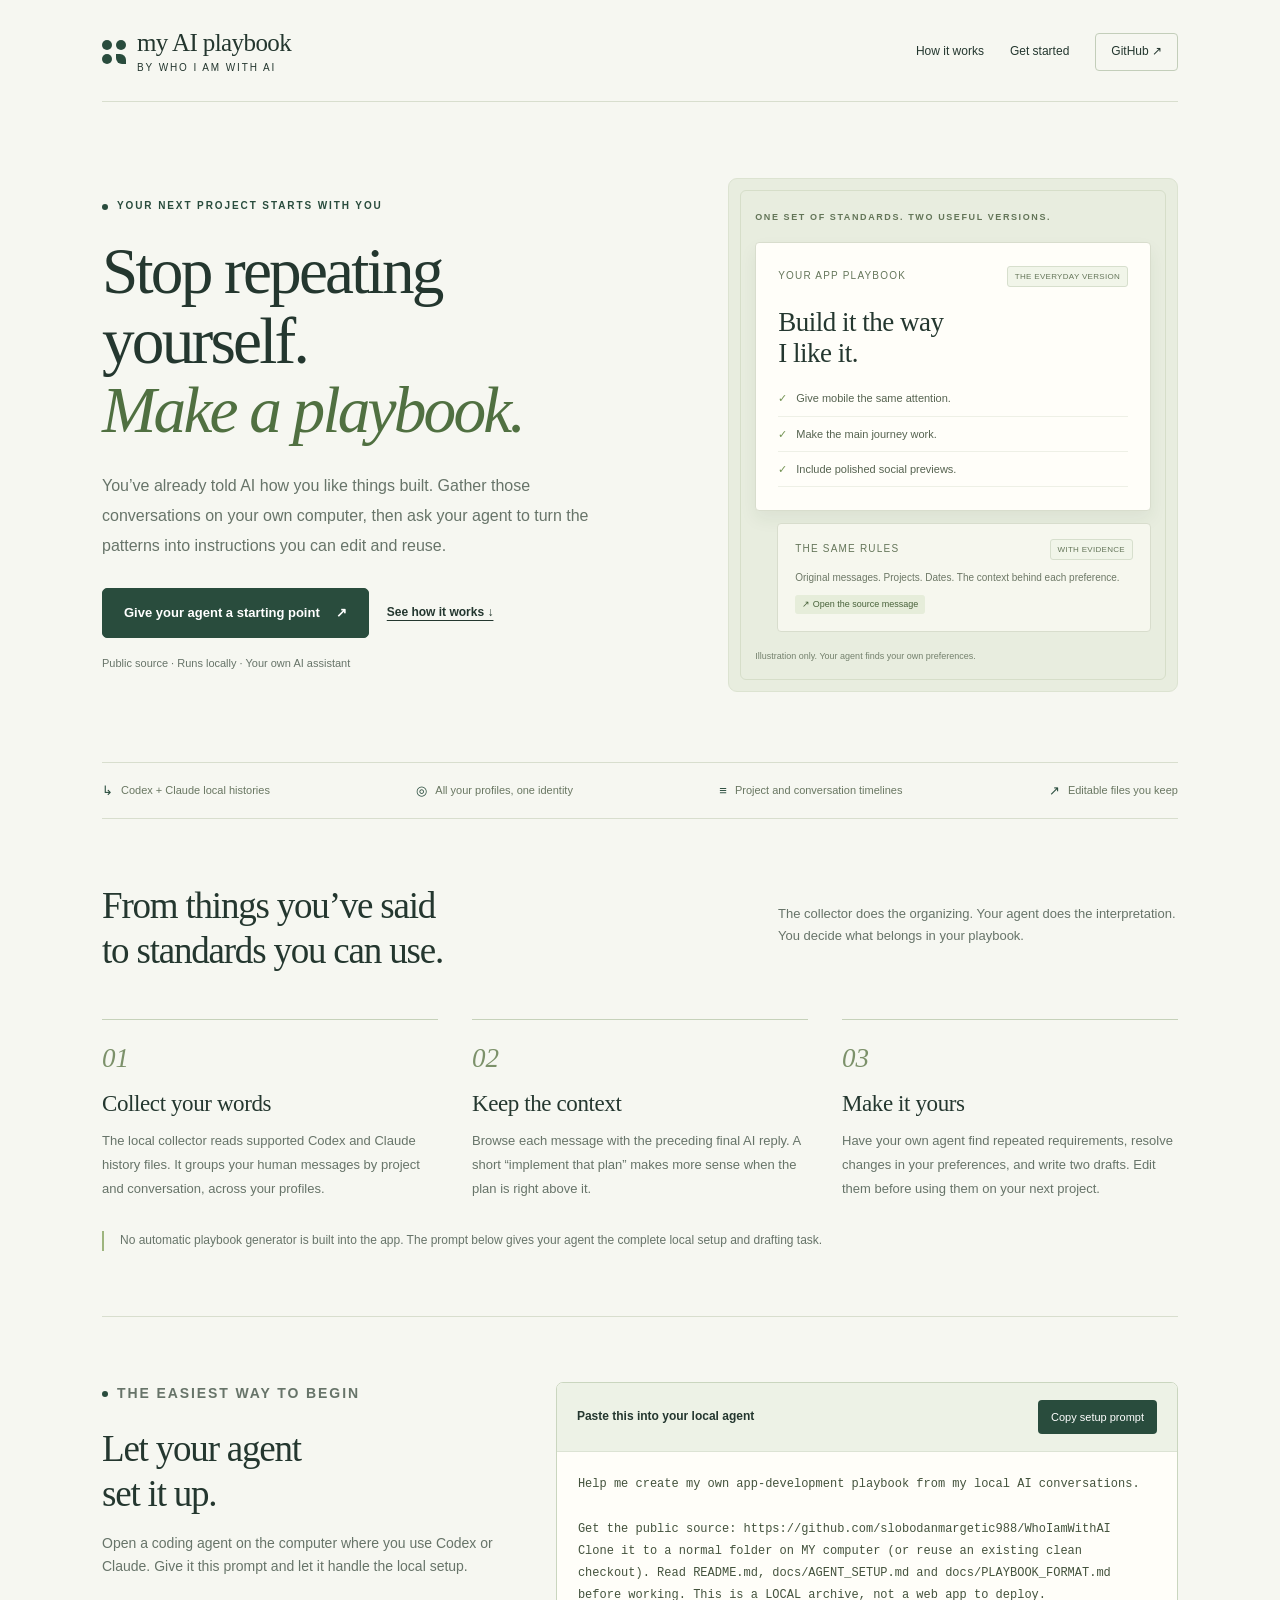
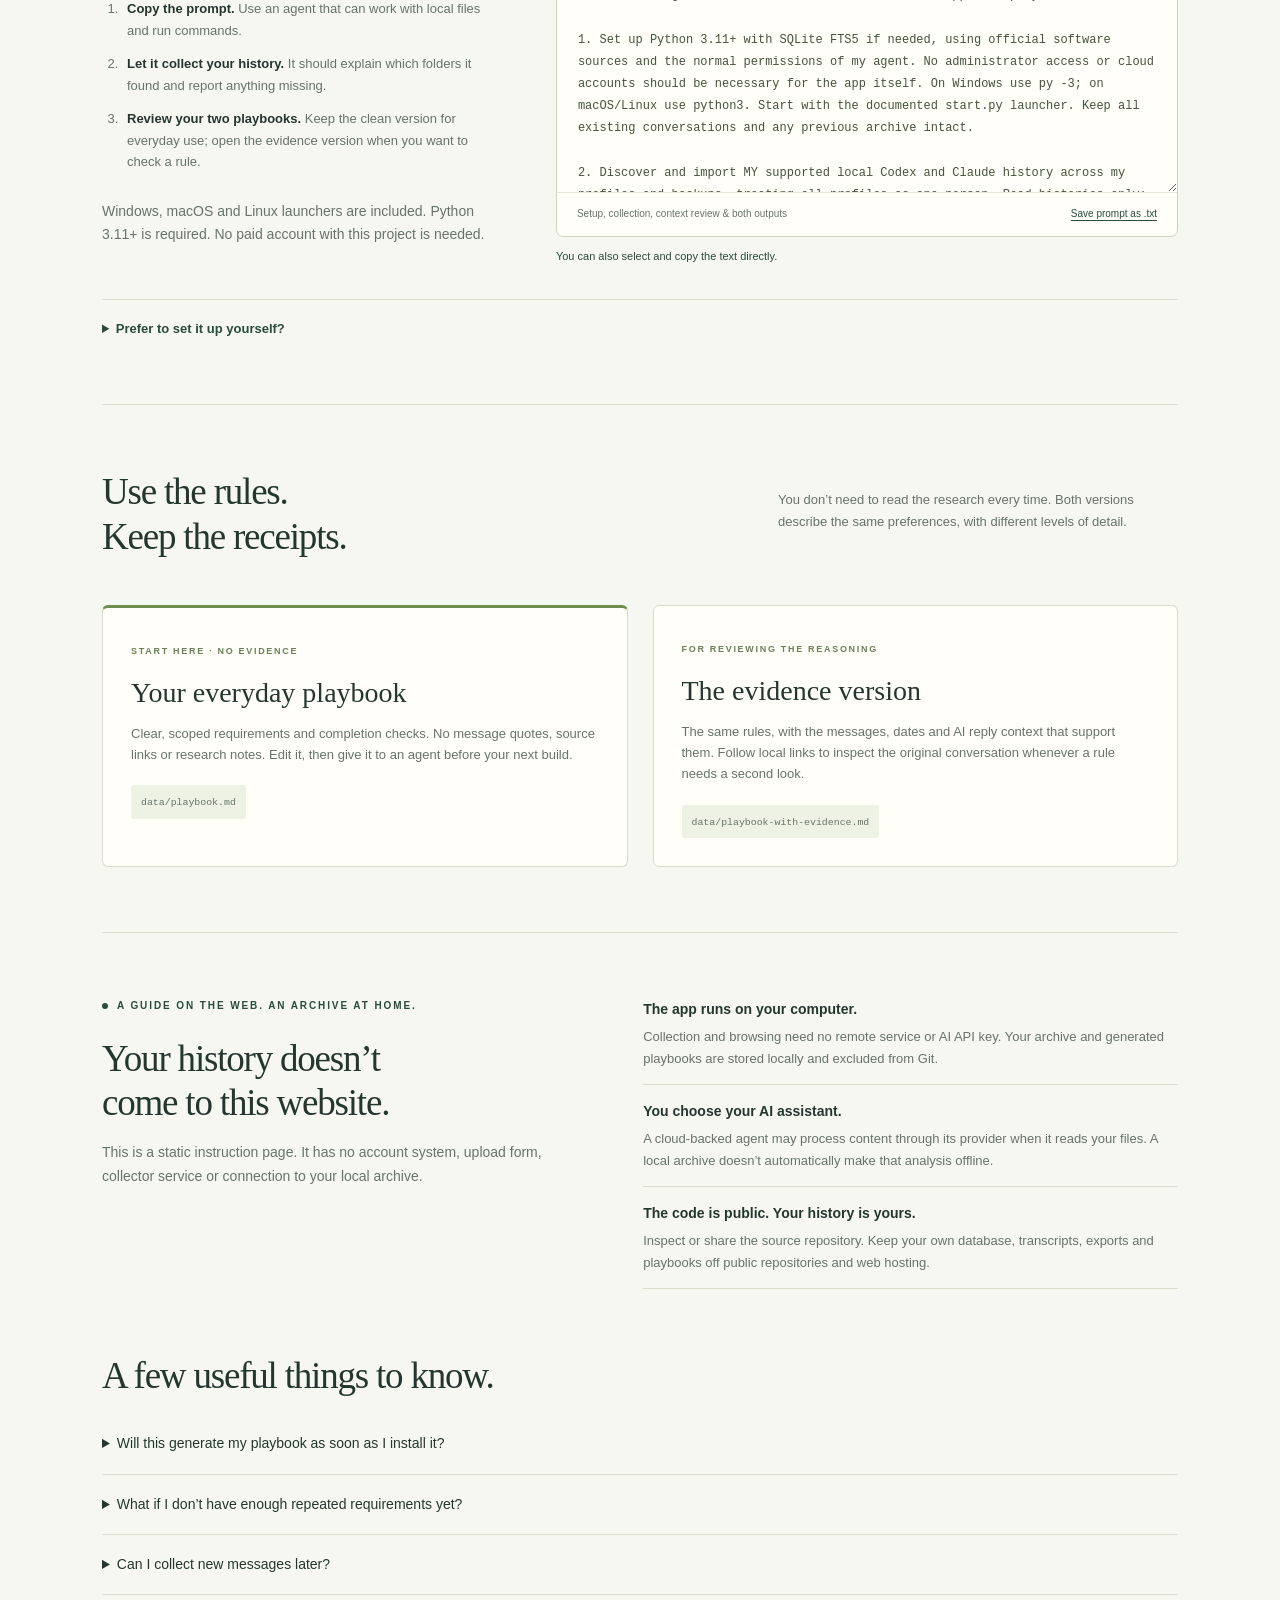
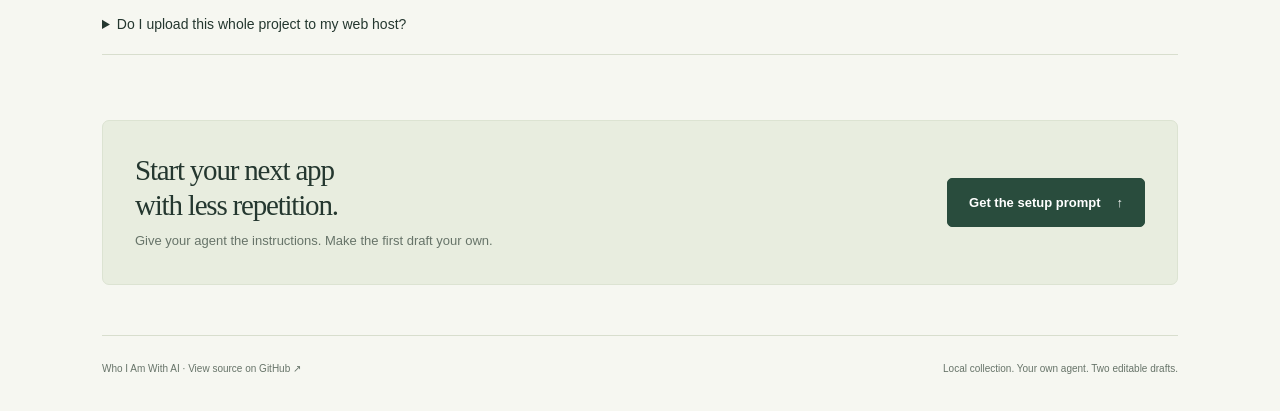
==== index.html @ 4785d523 "Add static setup guide, portable launchers and paired playbook exports" ====
<!doctype html>
<html lang="en">
<head>
  <meta charset="utf-8">
  <meta name="viewport" content="width=device-width, initial-scale=1">
  <meta name="theme-color" content="#f6f7f1">
  <title>My AI Playbook — Turn your conversations into your standards</title>
  <meta name="description" content="Collect your own Codex and Claude messages locally. Ask your AI to turn repeated requirements into two editable playbooks: a clean version and a version with evidence.">
  <link rel="canonical" href="https://myaiplaybook.weeyuga.com/">
  <meta property="og:title" content="My AI Playbook — Your conversations. Your standards.">
  <meta property="og:description" content="A free tool with public source to collect local AI conversations and give your agent a starting point for your next app. Your archive runs on your computer.">
  <meta property="og:type" content="website">
  <meta property="og:url" content="https://myaiplaybook.weeyuga.com/">
  <meta property="og:image" content="https://raw.githubusercontent.com/slobodanmargetic988/WhoIamWithAI/main/web/share.png">
  <meta property="og:image:width" content="1200">
  <meta property="og:image:height" content="630">
  <meta property="og:image:alt" content="Who I Am With AI: Your words, across every project. Projects and conversations connected in a personal AI archive.">
  <meta name="twitter:card" content="summary_large_image">
  <meta name="twitter:title" content="My AI Playbook — Your conversations. Your standards.">
  <meta name="twitter:description" content="Collect your own messages locally, then ask your AI for a clean playbook and an evidence-linked version. Public source. No hosted archive.">
  <meta name="twitter:image" content="https://raw.githubusercontent.com/slobodanmargetic988/WhoIamWithAI/main/web/share.png">
  <meta name="twitter:image:alt" content="Who I Am With AI: Your words, across every project. Projects and conversations connected in a personal AI archive.">
  <link rel="icon" href="data:image/svg+xml,%3Csvg xmlns='http://www.w3.org/2000/svg' viewBox='0 0 64 64'%3E%3Crect width='64' height='64' rx='16' fill='%23223f36'/%3E%3Cg fill='%23e6ebd9'%3E%3Ccircle cx='23' cy='23' r='8'/%3E%3Ccircle cx='43' cy='23' r='8'/%3E%3Ccircle cx='23' cy='43' r='8'/%3E%3Cpath d='M35 35h8a8 8 0 0 1 8 8v8h-8a8 8 0 0 1-8-8z'/%3E%3C/g%3E%3C/svg%3E">
  <style>
    :root{--paper:#f6f7f1;--ink:#24372f;--green:#294c3d;--muted:#677469;--line:#d8dece;--wash:#e8eddf;--lime:#d9e898;--white:#fff;--serif:Georgia,'Times New Roman',serif;--sans:-apple-system,BlinkMacSystemFont,'Segoe UI',sans-serif}
    *{box-sizing:border-box}html{scroll-behavior:smooth;scroll-padding-top:28px}body{margin:0;background:var(--paper);color:var(--ink);font:16px/1.65 var(--sans)}a{color:inherit;text-underline-offset:4px}button,textarea{font:inherit}button,a{-webkit-tap-highlight-color:transparent}button{cursor:pointer}button:focus-visible,a:focus-visible,textarea:focus-visible,summary:focus-visible{outline:3px solid #7c9863;outline-offset:5px}::selection{background:var(--lime);color:var(--ink)}.wrap{max-width:1160px;padding:0 42px;margin:auto}.skip{position:absolute;left:18px;top:-100px;background:var(--green);color:white;padding:12px 20px;z-index:9}.skip:focus{top:10px}header{display:flex;align-items:center;justify-content:space-between;gap:24px;padding-top:30px;padding-bottom:28px;border-bottom:1px solid var(--line)}.brand{display:flex;align-items:center;gap:11px;text-decoration:none;font-family:var(--serif);font-size:25px;line-height:1.05;letter-spacing:-.6px}.brand small{font:10px var(--sans);letter-spacing:1.9px;display:block;margin-top:6px}.mark{display:grid;grid-template-columns:10px 10px;gap:4px}.mark i{width:10px;height:10px;border-radius:50%;background:var(--green)}.mark i:last-child{border-radius:0 6px 0 6px}nav{display:flex;gap:26px;align-items:center;font-size:12px}nav a{text-decoration:none}nav a:hover{text-decoration:underline}.nav-github{border:1px solid #c3ceba;padding:8px 15px;border-radius:4px}.hero{display:grid;grid-template-columns:1.25fr 1fr;align-items:center;gap:64px;padding:76px 0 70px}.eyebrow{font-size:10px;font-weight:650;letter-spacing:1.9px;text-transform:uppercase;color:var(--green);margin:0 0 22px;display:flex;align-items:center;gap:9px}.eyebrow:before{content:'';height:6px;width:6px;background:var(--green);border-radius:50%}h1{font-family:var(--serif);font-weight:400;line-height:1.07;letter-spacing:-2.8px;font-size:clamp(43px,5.1vw,66px);margin:0 0 25px}h1 em{color:#507041;font-weight:400}p{margin:0 0 20px}.lead{font-size:16px;line-height:1.85;color:var(--muted);max-width:510px}.buttons{display:flex;gap:18px;align-items:center;flex-wrap:wrap;margin-top:28px}.primary{display:inline-flex;align-items:center;justify-content:center;gap:16px;padding:13px 21px;background:var(--green);color:white;border:1px solid var(--green);border-radius:5px;text-decoration:none;font-size:13px;font-weight:600}.primary:hover{background:#1e3c30}.text-link{font-size:12px;font-weight:600}.small-note{font-size:11px;color:var(--muted);margin:16px 0 0}.illustration{background:var(--wash);border-radius:9px;padding:31px 26px 27px;position:relative;min-width:0;border:1px solid #dce3d1}.illustration:before{content:'';position:absolute;inset:11px;border:1px solid #d6dec9;border-radius:6px;pointer-events:none}.illustration>*{position:relative}.mini-label{font-size:9px;letter-spacing:1.6px;font-weight:650;color:#637558;text-transform:uppercase;margin:0 0 17px}.paper{background:#fffef9;border:1px solid #d8ddcd;border-radius:4px;box-shadow:0 8px 17px #203f2410;padding:23px 22px}.paper-title{display:flex;gap:12px;justify-content:space-between;align-items:center;font-size:10px;text-transform:uppercase;letter-spacing:1.2px;color:#65765a}.file-tag{font-size:8px;border:1px solid #d7dfcd;background:#f1f5e9;white-space:nowrap;padding:3px 7px;border-radius:3px;text-transform:none;letter-spacing:.3px}.paper h3{font-family:var(--serif);font-size:27px;line-height:1.15;font-weight:400;margin:20px 0 12px;letter-spacing:-.5px}.paper ul{font-size:11px;color:#566350;list-style:none;padding:0;margin:0}.paper li{padding:8px 0;border-bottom:1px solid #eef0e6}.paper li:before{content:'✓';color:#739354;margin-right:9px}.evidence-paper{margin:12px 0 0 22px;background:#f6f7ee;box-shadow:none;padding:15px 17px}.evidence-paper p{font-size:10px;color:#6d7866;margin:10px 0 0}.citation-pill{display:inline-block;background:#e6edda;color:#48623a;border-radius:3px;padding:2px 7px;font-size:9px;margin-top:9px}.illustration-caption{font-size:9px;color:#74816d;margin:17px 0 0}.trust{border-top:1px solid var(--line);border-bottom:1px solid var(--line);display:flex;justify-content:space-between;gap:15px;padding:17px 0;color:#697762;font-size:11px}.trust span{display:flex;gap:8px;align-items:center}.trust b{color:var(--green);font-size:13px;font-weight:500}section{padding:65px 0}.section-heading{display:flex;justify-content:space-between;gap:50px;align-items:baseline;margin-bottom:30px}h2{font:400 37px/1.2 var(--serif);letter-spacing:-1.2px;margin:0 0 16px}.section-heading p{max-width:400px;font-size:13px;color:var(--muted);margin:0}.steps{display:grid;grid-template-columns:repeat(3,1fr);gap:34px}.step{border-top:1px solid #c6d2ba;padding-top:23px}.number{font:italic 27px var(--serif);color:#7c916a}.step h3{font:400 23px var(--serif);letter-spacing:-.4px;margin:16px 0 12px}.step p{font-size:13px;line-height:1.85;color:var(--muted);margin:0}.flow-note{font-size:12px;color:var(--muted);border-left:2px solid #9eb57e;padding-left:16px;margin:30px 0 0}.start-section{border-top:1px solid var(--line)}.start-layout{display:grid;grid-template-columns:.9fr 1.4fr;gap:54px;align-items:start}.start-copy p{font-size:14px;color:var(--muted)}.start-copy ol{padding-left:20px;font-size:13px;color:var(--muted)}.start-copy li{padding:0 0 12px 5px}.start-copy li strong{color:var(--ink);font-weight:600}.prompt-box{background:#fffef9;border:1px solid #cad6bf;border-radius:7px;overflow:hidden}.prompt-head{display:flex;justify-content:space-between;gap:14px;align-items:center;padding:17px 20px;border-bottom:1px solid #dce3d4;background:#edf2e6}.prompt-head strong{font-size:12px;font-weight:600}.copy-button{background:var(--green);color:white;padding:8px 13px;border:0;border-radius:4px;font-size:11px;white-space:nowrap;min-width:119px}.copy-button:hover{background:#1e3c30}.prompt-box textarea{display:block;resize:vertical;min-height:340px;width:100%;border:0;background:transparent;padding:21px;font:12px/1.85 ui-monospace,SFMono-Regular,Consolas,monospace;color:#44533d;overflow-wrap:anywhere;white-space:pre-wrap}.prompt-box textarea:focus-visible{outline-offset:-4px}.prompt-foot{padding:13px 20px;border-top:1px solid #e5e9db;display:flex;justify-content:space-between;gap:14px;align-items:center;font-size:10px;color:var(--muted)}.plain-button{padding:0;border:0;background:none;text-decoration:underline;text-underline-offset:3px;color:var(--green);font-size:10px}.status{min-height:20px;font-size:11px;color:var(--green);margin:10px 0 0}.manual{margin-top:32px;border-top:1px solid var(--line);padding-top:18px}.manual>summary{cursor:pointer;font-size:13px;color:var(--green);font-weight:600}.manual-content{padding-top:23px}.manual p{font-size:13px;color:var(--muted)}.platforms{display:grid;grid-template-columns:1fr 1fr;gap:24px;margin:22px 0}.platform{border:1px solid var(--line);border-radius:5px;padding:18px;min-width:0;background:#fffef966}.platform h3{font-size:13px;margin:0 0 14px;font-weight:600}pre{background:#edf1e5;border:1px solid #dbe2d0;padding:15px;border-radius:4px;overflow:auto;font-size:11px;line-height:1.8;margin:0 0 15px}code{font-family:ui-monospace,SFMono-Regular,Consolas,monospace;font-size:.9em;overflow-wrap:anywhere}a code{color:var(--green)}.platform p{font-size:11px;margin-bottom:0}.two-versions{border-top:1px solid var(--line)}.versions{display:grid;grid-template-columns:1fr 1fr;gap:25px}.version{padding:28px;background:#fffef9;border:1px solid #d5deca;border-radius:6px}.version.main-version{border-top:3px solid #6e8e50}.version .label{font-size:9px;text-transform:uppercase;letter-spacing:1.7px;font-weight:650;color:#6b805a}.version h3{font:400 28px var(--serif);margin:14px 0}.version p{color:var(--muted);font-size:13px}.version .filename{font-size:11px;background:#eef2e5;padding:7px 10px;border-radius:3px;display:inline-block;margin:0}.privacy{display:grid;grid-template-columns:1fr 1.1fr;gap:55px;border-top:1px solid var(--line)}.privacy ul{list-style:none;padding:0;margin:0}.privacy li{padding:15px 0;border-bottom:1px solid var(--line);font-size:13px;color:var(--muted)}.privacy li:first-child{padding-top:0}.privacy strong{display:block;color:var(--ink);font-size:14px;font-weight:600;margin-bottom:5px}.privacy-intro{color:var(--muted);font-size:14px}.faq{padding-top:0}.faq details{border-bottom:1px solid var(--line);padding:18px 0}.faq summary{cursor:pointer;font-size:14px;color:var(--ink)}.faq details p{font-size:13px;color:var(--muted);max-width:780px;margin:15px 0 0}.closing{background:var(--wash);border:1px solid #dce3d2;border-radius:7px;padding:32px;display:flex;gap:30px;justify-content:space-between;align-items:center;margin-bottom:50px}.closing h2{font-size:29px;margin-bottom:8px}.closing p{font-size:13px;color:var(--muted);margin:0}.closing .primary{white-space:nowrap}footer{display:flex;justify-content:space-between;gap:20px;border-top:1px solid var(--line);padding:25px 0 35px;font-size:10px;color:var(--muted)}footer a{text-decoration:none}footer a:hover{text-decoration:underline}.sr-only{position:absolute;width:1px;height:1px;overflow:hidden;clip:rect(0,0,0,0);white-space:nowrap}
    @media(min-width:1500px){.hero{padding-top:92px;padding-bottom:86px}}
    @media(max-width:900px){.wrap{padding:0 28px}.hero{gap:30px;grid-template-columns:1.1fr 1fr;padding:54px 0}.hero h1{font-size:49px;letter-spacing:-2px}.illustration{padding:27px 19px 23px}.paper{padding:20px 16px}.paper h3{font-size:23px}.evidence-paper{margin-left:13px}.start-layout{grid-template-columns:.9fr 1.1fr;gap:30px}.steps{gap:24px}.trust{font-size:10px}.trust span{gap:5px}.privacy{gap:35px}.section-heading{gap:25px}}
    @media(max-width:690px){.wrap{padding:0 22px}header{padding-top:23px;padding-bottom:23px}.brand{font-size:22px}nav{gap:15px;font-size:11px}nav .nav-how{display:none}.nav-github{padding:7px 11px}.hero{grid-template-columns:1fr;gap:36px;padding:46px 0 36px}.hero h1{font-size:51px;max-width:520px}.eyebrow{font-size:9px;letter-spacing:1.6px;margin-bottom:18px}.lead{font-size:15px}.buttons{gap:17px;margin-top:24px}.illustration{max-width:470px;width:100%;padding:27px 25px}.paper h3{font-size:27px}.trust{flex-wrap:wrap;justify-content:flex-start;column-gap:23px;row-gap:11px;padding:17px 0}.trust span{font-size:10px}section{padding:45px 0}.section-heading{display:block;margin-bottom:27px}h2{font-size:33px}.section-heading p{max-width:460px}.steps{grid-template-columns:1fr;gap:26px}.step{display:grid;grid-template-columns:37px 1fr;gap:0 12px;padding-top:18px}.number{grid-row:1/3;font-size:25px;padding-top:1px}.step h3{font-size:23px;margin:0 0 9px}.step p{grid-column:2}.start-layout{grid-template-columns:1fr;gap:25px}.start-copy ol{margin-bottom:0}.prompt-box textarea{min-height:330px;padding:17px;font-size:11px}.prompt-head{padding:15px}.prompt-head strong{font-size:11px}.prompt-foot{padding:12px 15px;font-size:9px}.platforms,.versions,.privacy{grid-template-columns:1fr}.version{padding:24px}.version h3{font-size:26px}.privacy{gap:22px}.privacy h2{max-width:400px}.privacy-intro{margin:0}.faq h2{font-size:29px}.closing{padding:26px;display:block;margin-bottom:35px}.closing h2{font-size:29px}.closing .primary{margin-top:20px}footer{display:block;font-size:10px}footer span{display:block;margin-top:9px}.manual-content p{font-size:12px}.platforms{gap:15px}.platform pre{font-size:10px}.platforms .platform p{font-size:11px}}
    @media(max-width:360px){.wrap{padding:0 17px}.hero h1{font-size:45px}.nav-github{padding:6px 9px}.brand{font-size:20px}.hero .primary{padding:12px 17px}.prompt-head{align-items:flex-start;gap:8px}.copy-button{min-width:105px;padding:8px 10px;font-size:10px}.illustration{padding:23px 18px}.paper h3{font-size:24px}.paper-title{font-size:9px}.file-tag{font-size:7px}.evidence-paper{margin-left:10px}.trust{column-gap:17px}}
    @media(prefers-reduced-motion:reduce){html{scroll-behavior:auto}}
    @media print{header nav,.buttons,.copy-button,.prompt-foot,.closing{display:none}.wrap{max-width:none;padding:0}.hero{padding-top:25px;grid-template-columns:1fr}.illustration{display:none}section{padding:25px 0}.start-layout{display:block}.prompt-box textarea{height:1250px;resize:none}.privacy,.steps,.versions{break-inside:avoid}}
  </style>
</head>
<body>
  <a class="skip" href="#main">Skip to content</a>
  <div class="wrap">
    <header>
      <a class="brand" href="https://myaiplaybook.weeyuga.com/" aria-label="My AI Playbook home"><span class="mark" aria-hidden="true"><i></i><i></i><i></i><i></i></span><span>my AI playbook<small>BY WHO I AM WITH AI</small></span></a>
      <nav aria-label="Main navigation"><a class="nav-how" href="#how-it-works">How it works</a><a href="#start">Get started</a><a class="nav-github" href="https://github.com/slobodanmargetic988/WhoIamWithAI" target="_blank" rel="noopener noreferrer">GitHub ↗</a></nav>
    </header>
    <main id="main">
      <div class="hero">
        <div>
          <p class="eyebrow">Your next project starts with you</p>
          <h1>Stop repeating<br>yourself.<br><em>Make a playbook.</em></h1>
          <p class="lead">You’ve already told AI how you like things built. Gather those conversations on your own computer, then ask your agent to turn the patterns into instructions you can edit and reuse.</p>
          <div class="buttons"><a class="primary" href="#start">Give your agent a starting point <span aria-hidden="true">↗</span></a><a class="text-link" href="#how-it-works">See how it works ↓</a></div>
          <p class="small-note">Public source · Runs locally · Your own AI assistant</p>
        </div>
        <div class="illustration" aria-label="Illustrative example of a clean playbook and an evidence version">
          <p class="mini-label">One set of standards. Two useful versions.</p>
          <div class="paper"><div class="paper-title">Your app playbook <span class="file-tag">THE EVERYDAY VERSION</span></div><h3>Build it the way<br>I like it.</h3><ul><li>Give mobile the same attention.</li><li>Make the main journey work.</li><li>Include polished social previews.</li></ul></div>
          <div class="paper evidence-paper"><div class="paper-title">The same rules <span class="file-tag">WITH EVIDENCE</span></div><p>Original messages. Projects. Dates. The context behind each preference.</p><span class="citation-pill">↗ Open the source message</span></div>
          <p class="illustration-caption">Illustration only. Your agent finds your own preferences.</p>
        </div>
      </div>
      <div class="trust" aria-label="Project at a glance"><span><b>↳</b> Codex + Claude local histories</span><span><b>◎</b> All your profiles, one identity</span><span><b>≡</b> Project and conversation timelines</span><span><b>↗</b> Editable files you keep</span></div>
      <section id="how-it-works">
        <div class="section-heading"><h2>From things you’ve said<br>to standards you can use.</h2><p>The collector does the organizing. Your agent does the interpretation. You decide what belongs in your playbook.</p></div>
        <div class="steps">
          <div class="step"><span class="number">01</span><h3>Collect your words</h3><p>The local collector reads supported Codex and Claude history files. It groups your human messages by project and conversation, across your profiles.</p></div>
          <div class="step"><span class="number">02</span><h3>Keep the context</h3><p>Browse each message with the preceding final AI reply. A short “implement that plan” makes more sense when the plan is right above it.</p></div>
          <div class="step"><span class="number">03</span><h3>Make it yours</h3><p>Have your own agent find repeated requirements, resolve changes in your preferences, and write two drafts. Edit them before using them on your next project.</p></div>
        </div>
        <p class="flow-note">No automatic playbook generator is built into the app. The prompt below gives your agent the complete local setup and drafting task.</p>
      </section>
      <section class="start-section" id="start">
        <div class="start-layout">
          <div class="start-copy">
            <p class="eyebrow">The easiest way to begin</p>
            <h2>Let your agent<br>set it up.</h2>
            <p>Open a coding agent on the computer where you use Codex or Claude. Give it this prompt and let it handle the local setup.</p>
            <ol><li><strong>Copy the prompt.</strong> Use an agent that can work with local files and run commands.</li><li><strong>Let it collect your history.</strong> It should explain which folders it found and report anything missing.</li><li><strong>Review your two playbooks.</strong> Keep the clean version for everyday use; open the evidence version when you want to check a rule.</li></ol>
            <p class="small-note">Windows, macOS and Linux launchers are included. Python 3.11+ is required. No paid account with this project is needed.</p>
          </div>
          <div>
            <div class="prompt-box">
              <div class="prompt-head"><strong>Paste this into your local agent</strong><button class="copy-button" id="copy-prompt" type="button">Copy setup prompt</button></div>
              <label for="agent-prompt" class="sr-only">Agent instructions for local setup and two playbooks</label>
              <textarea id="agent-prompt" readonly spellcheck="false">Help me create my own app-development playbook from my local AI conversations.

Get the public source: https://github.com/slobodanmargetic988/WhoIamWithAI
Clone it to a normal folder on MY computer (or reuse an existing clean checkout). Read README.md, docs/AGENT_SETUP.md and docs/PLAYBOOK_FORMAT.md before working. This is a LOCAL archive, not a web app to deploy.

1. Set up Python 3.11+ with SQLite FTS5 if needed, using official software sources and the normal permissions of my agent. No administrator access or cloud accounts should be necessary for the app itself. On Windows use py -3; on macOS/Linux use python3. Start with the documented start.py launcher. Keep all existing conversations and any previous archive intact.

2. Discover and import MY supported local Codex and Claude history across my profiles and backups, treating all profiles as one person. Read histories only; do not open credentials or change original transcripts. Inspect discovery results and use explicit --source paths for missing supported folders. Run inside WSL for histories stored there. Clearly report inaccessible or unsupported sources, uncertain human authorship, partial imports and missing context. Never claim to have collected cloud-only chats or another OS user's history.

3. Open the local preview at http://127.0.0.1:8765 and verify projects, conversations, chronological human messages and available previous final AI replies. The server must stay bound to localhost. No public deployment, tunnel, uploads or analytics. Do not commit or publish my data, playbooks, exports, private paths or credentials. If you need a separate external AI service, ask me before sending any archive content to it; make clear how your own chosen assistant processes local files.

4. Analyze my human messages together with their preceding final AI replies. Find requirements I repeat across genuinely different projects, including short follow-ups that adopt a plan. Do not count duplicated profiles, forks or worktrees as independent evidence. Exclude uncertain/automated inputs. Read the full relevant messages and context; AI suggestions alone are not my requirements. Distinguish broadly repeated preferences, explicitly adopted global preferences and product-specific decisions. Resolve later changes in my preferences. If evidence is thin, say so instead of inventing rules. Do not include secrets or private contact details in either output.

5. Produce TWO editable drafts with the SAME rule IDs, requirements, scopes and completion checks:
- data/playbook.md: a clean, self-contained playbook WITHOUT evidence, quotes, citations, source links, message/thread IDs, source timestamps, research notes or personal project names. Make this the default version I can give an agent when starting a new app.
- data/playbook-with-evidence.md: the same rules PLUS supporting messages, project labels, timestamps, short verbatim quotes, relevant previous-AI-reply context and local links to the exact source messages. Use the documented thread-specific evidence links. Explain conflicts, qualifications and missing context here.
Also prepare data/customer-facing-app-playbook.json in the documented preview format. Run python3 -m ai_archive.playbook --write-outputs (Windows: py -3 -m ai_archive.playbook --write-outputs) to validate citations against the local archive and write both Markdown/TXT outputs. Fix validation failures rather than fabricating evidence.

6. Verify both files exist, their rule IDs and core instructions match, the clean version has no evidence, and evidence links resolve to the correct human messages and thread-specific AI context where available. Open /playbook in the local app and show me the clean download and the separate evidence download. Tell me where the editable files are and what I should review. Leave these as drafts for me to edit; do not silently install them as binding instructions in other projects.</textarea>
              <div class="prompt-foot"><span>Setup, collection, context review &amp; both outputs</span><button class="plain-button" id="download-prompt" type="button">Save prompt as .txt</button></div>
            </div>
            <p class="status" id="copy-status" role="status" aria-live="polite">You can also select and copy the text directly.</p>
            <noscript><p class="small-note">JavaScript is off. Select the prompt above and copy it manually; all instructions remain available.</p></noscript>
          </div>
        </div>
        <details class="manual"><summary>Prefer to set it up yourself?</summary><div class="manual-content">
          <p><a href="https://github.com/slobodanmargetic988/WhoIamWithAI" target="_blank" rel="noopener noreferrer">Open the public repository ↗</a> and clone it, or <a href="https://github.com/slobodanmargetic988/WhoIamWithAI/archive/refs/heads/main.zip">download the ZIP</a> and extract it. Install <a href="https://www.python.org/downloads/" target="_blank" rel="noopener noreferrer">Python 3.11 or later</a> if it is missing. The app has no additional Python packages.</p>
          <div class="platforms">
            <div class="platform"><h3>Windows</h3><pre>cd path\to\WhoIamWithAI
py -3 start.py --collect --open</pre><p>Or double-click <code>Start.bat</code> and choose to collect your messages and open the app. The launcher also checks for <code>python</code>. Python must be installed first.</p></div>
            <div class="platform"><h3>macOS / Linux</h3><pre>cd path/to/WhoIamWithAI
python3 start.py --collect --open</pre><p>On macOS use <code>Start.command</code>; on Linux run <code>sh Start.sh</code>. The menu lets you collect again or open the existing archive.</p></div>
          </div>
          <p>Open <a href="http://127.0.0.1:8765" target="_blank" rel="noopener noreferrer">http://127.0.0.1:8765</a> after the local app starts. Then give your agent the drafting instructions above. Keep the terminal open while browsing; press Ctrl+C there to stop the server. Imports can take time when your history is large.</p>
          <p><strong>Scope:</strong> collection works with supported local history files, not every cloud chat service. Native Windows execution has not been verified on this project’s current development machine. For Claude Desktop on Windows or histories inside WSL, ask your agent to check source locations and format support rather than assuming everything was found.</p>
        </div></details>
      </section>
      <section class="two-versions" id="outputs">
        <div class="section-heading"><h2>Use the rules.<br>Keep the receipts.</h2><p>You don’t need to read the research every time. Both versions describe the same preferences, with different levels of detail.</p></div>
        <div class="versions">
          <article class="version main-version"><span class="label">Start here · No evidence</span><h3>Your everyday playbook</h3><p>Clear, scoped requirements and completion checks. No message quotes, source links or research notes. Edit it, then give it to an agent before your next build.</p><p class="filename"><code>data/playbook.md</code></p></article>
          <article class="version"><span class="label">For reviewing the reasoning</span><h3>The evidence version</h3><p>The same rules, with the messages, dates and AI reply context that support them. Follow local links to inspect the original conversation whenever a rule needs a second look.</p><p class="filename"><code>data/playbook-with-evidence.md</code></p></article>
        </div>
      </section>
      <section class="privacy" id="privacy">
        <div><p class="eyebrow">A guide on the web. An archive at home.</p><h2>Your history doesn’t<br>come to this website.</h2><p class="privacy-intro">This is a static instruction page. It has no account system, upload form, collector service or connection to your local archive.</p></div>
        <ul><li><strong>The app runs on your computer.</strong>Collection and browsing need no remote service or AI API key. Your archive and generated playbooks are stored locally and excluded from Git.</li><li><strong>You choose your AI assistant.</strong>A cloud-backed agent may process content through its provider when it reads your files. A local archive doesn’t automatically make that analysis offline.</li><li><strong>The code is public. Your history is yours.</strong>Inspect or share the source repository. Keep your own database, transcripts, exports and playbooks off public repositories and web hosting.</li></ul>
      </section>
      <section class="faq" aria-labelledby="faq-title"><h2 id="faq-title">A few useful things to know.</h2>
        <details><summary>Will this generate my playbook as soon as I install it?</summary><p>No. The app collects and previews your local history. Your own AI agent performs the analysis using the prompt above. It writes editable drafts and validates their evidence; you decide what to keep.</p></details>
        <details><summary>What if I don’t have enough repeated requirements yet?</summary><p>Your agent should say so. It can separate a few supported preferences from ideas that need more evidence, or explain that the archive is too small to produce a useful playbook. A confident-looking list is not a substitute for your actual choices.</p></details>
        <details><summary>Can I collect new messages later?</summary><p>Yes. Choose collection again in the launcher. Imports reuse the archive and skip unchanged source files. Ask your agent to revise both playbooks together when you want to include new conversations or changed preferences.</p></details>
        <details><summary>Do I upload this whole project to my web host?</summary><p>No. This public guide needs only this <code>index.html</code>. The collector, database, local preview and playbooks stay on each user’s computer. Social preview artwork is served from the public source repository; no extra hosted app or server is needed.</p></details>
      </section>
      <div class="closing"><div><h2>Start your next app<br>with less repetition.</h2><p>Give your agent the instructions. Make the first draft your own.</p></div><a class="primary" href="#start">Get the setup prompt <span aria-hidden="true">↑</span></a></div>
    </main>
    <footer><a href="https://github.com/slobodanmargetic988/WhoIamWithAI" target="_blank" rel="noopener noreferrer">Who I Am With AI · View source on GitHub ↗</a><span>Local collection. Your own agent. Two editable drafts.</span></footer>
  </div>
  <script>
    (() => {
      const prompt = document.getElementById('agent-prompt');
      const copyButton = document.getElementById('copy-prompt');
      const status = document.getElementById('copy-status');
      copyButton.addEventListener('click', async () => {
        try {
          if (!navigator.clipboard || !window.isSecureContext) throw new Error('Manual copy required');
          await navigator.clipboard.writeText(prompt.value);
          copyButton.textContent = 'Copied ✓';
          status.textContent = 'Copied. Paste it into an agent working on your own computer.';
        } catch (_) {
          prompt.focus();
          prompt.select();
          status.textContent = 'Prompt selected. Press Ctrl+C (Windows/Linux) or Command+C (Mac) to copy.';
        }
      });
      document.getElementById('download-prompt').addEventListener('click', () => {
        const url = URL.createObjectURL(new Blob([prompt.value + '\n'], {type:'text/plain;charset=utf-8'}));
        const link = document.createElement('a');
        link.href = url;
        link.download = 'my-ai-playbook-agent-prompt.txt';
        document.body.appendChild(link);
        link.click();
        link.remove();
        setTimeout(() => URL.revokeObjectURL(url), 1000);
        status.textContent = 'Prompt saved as a text file. Give it to your local agent.';
      });
    })();
  </script>
</body>
</html>
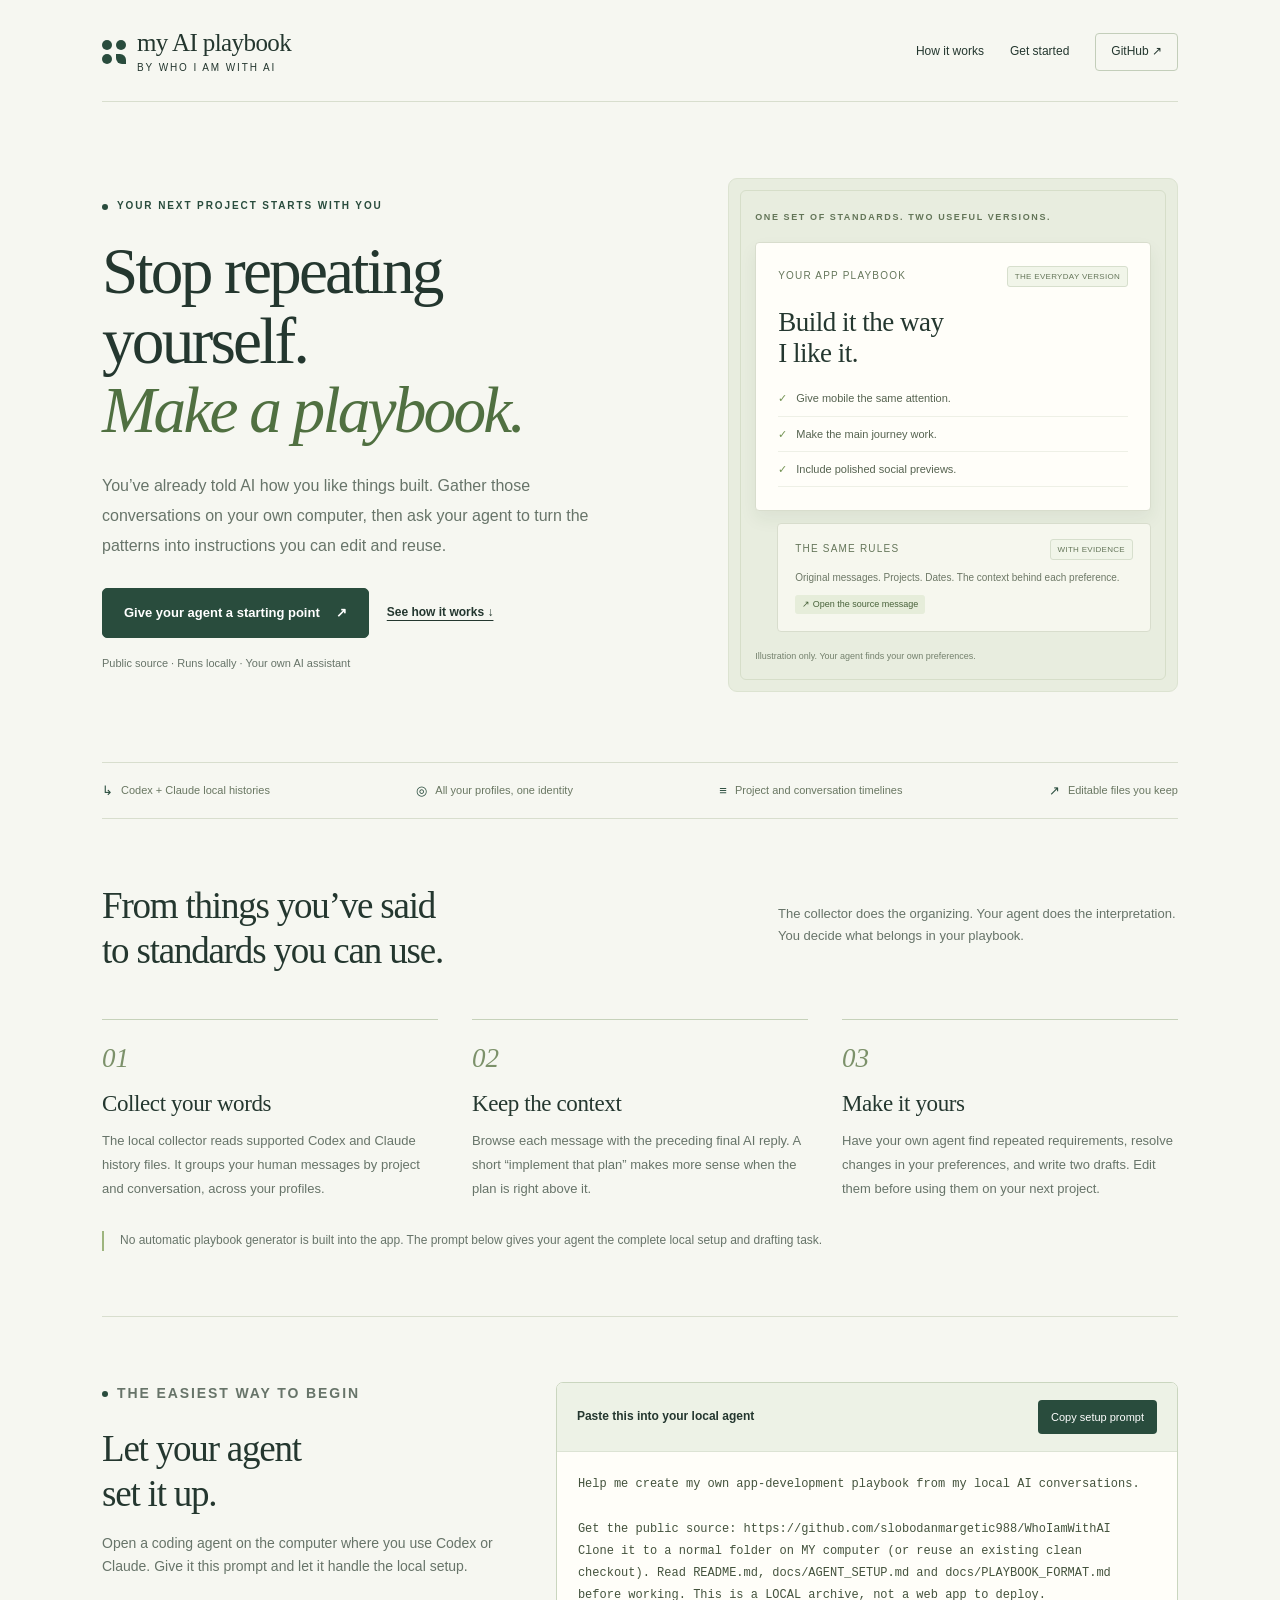
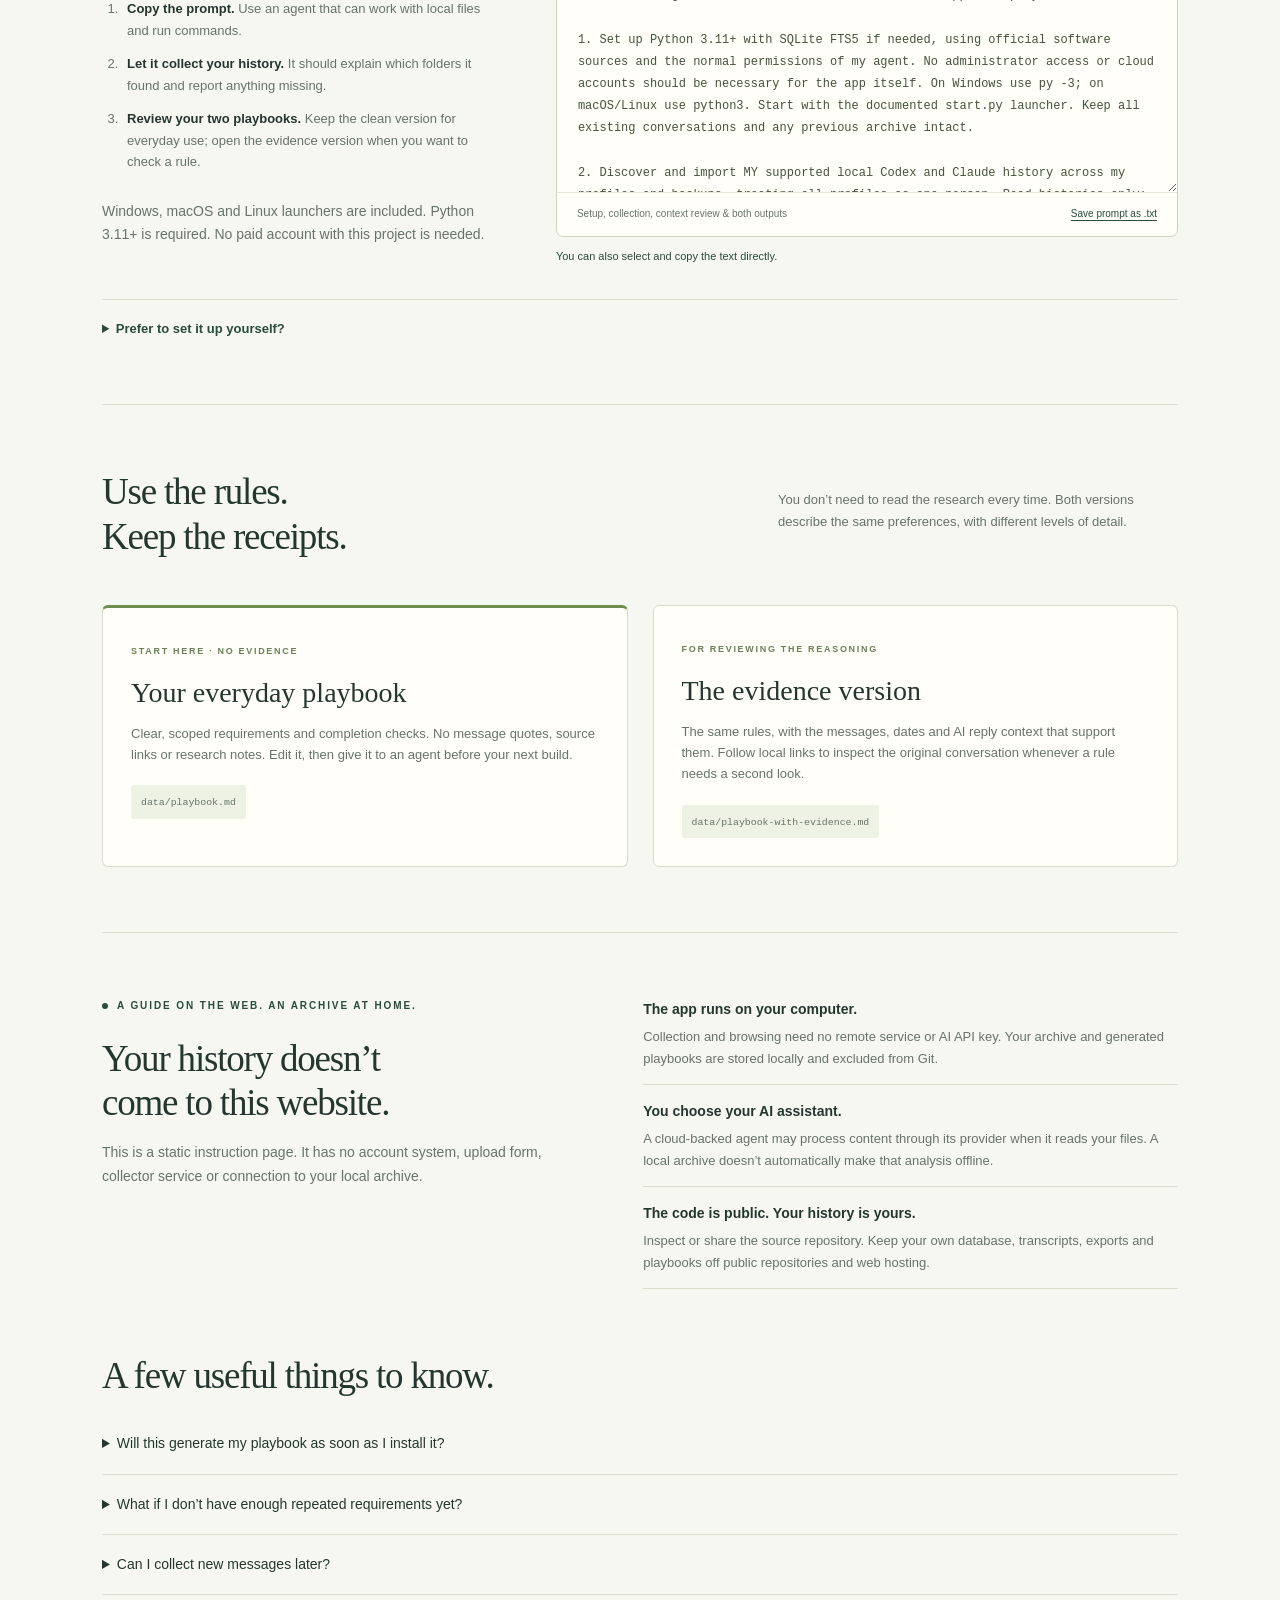
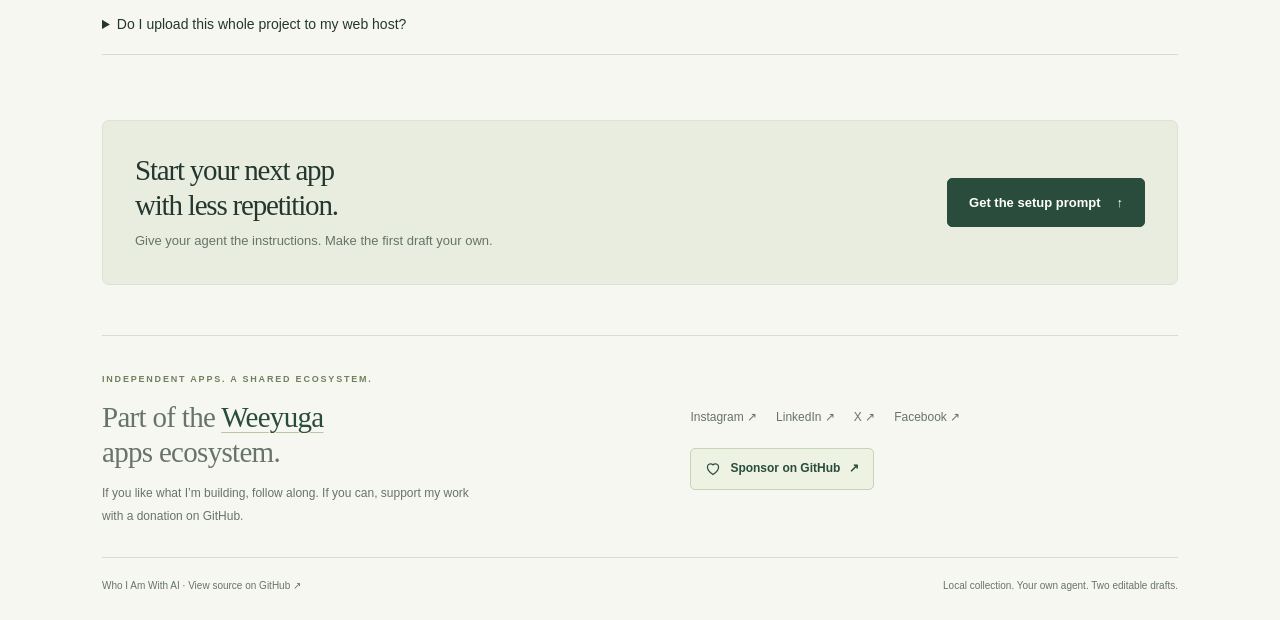
==== commit 5db27e7f: "Add Weeyuga ecosystem, social links and GitHub Sponsors support" ====
--- a/index.html
+++ b/index.html
@@ -24,6 +24,9 @@
   <style>
     :root{--paper:#f6f7f1;--ink:#24372f;--green:#294c3d;--muted:#677469;--line:#d8dece;--wash:#e8eddf;--lime:#d9e898;--white:#fff;--serif:Georgia,'Times New Roman',serif;--sans:-apple-system,BlinkMacSystemFont,'Segoe UI',sans-serif}
     *{box-sizing:border-box}html{scroll-behavior:smooth;scroll-padding-top:28px}body{margin:0;background:var(--paper);color:var(--ink);font:16px/1.65 var(--sans)}a{color:inherit;text-underline-offset:4px}button,textarea{font:inherit}button,a{-webkit-tap-highlight-color:transparent}button{cursor:pointer}button:focus-visible,a:focus-visible,textarea:focus-visible,summary:focus-visible{outline:3px solid #7c9863;outline-offset:5px}::selection{background:var(--lime);color:var(--ink)}.wrap{max-width:1160px;padding:0 42px;margin:auto}.skip{position:absolute;left:18px;top:-100px;background:var(--green);color:white;padding:12px 20px;z-index:9}.skip:focus{top:10px}header{display:flex;align-items:center;justify-content:space-between;gap:24px;padding-top:30px;padding-bottom:28px;border-bottom:1px solid var(--line)}.brand{display:flex;align-items:center;gap:11px;text-decoration:none;font-family:var(--serif);font-size:25px;line-height:1.05;letter-spacing:-.6px}.brand small{font:10px var(--sans);letter-spacing:1.9px;display:block;margin-top:6px}.mark{display:grid;grid-template-columns:10px 10px;gap:4px}.mark i{width:10px;height:10px;border-radius:50%;background:var(--green)}.mark i:last-child{border-radius:0 6px 0 6px}nav{display:flex;gap:26px;align-items:center;font-size:12px}nav a{text-decoration:none}nav a:hover{text-decoration:underline}.nav-github{border:1px solid #c3ceba;padding:8px 15px;border-radius:4px}.hero{display:grid;grid-template-columns:1.25fr 1fr;align-items:center;gap:64px;padding:76px 0 70px}.eyebrow{font-size:10px;font-weight:650;letter-spacing:1.9px;text-transform:uppercase;color:var(--green);margin:0 0 22px;display:flex;align-items:center;gap:9px}.eyebrow:before{content:'';height:6px;width:6px;background:var(--green);border-radius:50%}h1{font-family:var(--serif);font-weight:400;line-height:1.07;letter-spacing:-2.8px;font-size:clamp(43px,5.1vw,66px);margin:0 0 25px}h1 em{color:#507041;font-weight:400}p{margin:0 0 20px}.lead{font-size:16px;line-height:1.85;color:var(--muted);max-width:510px}.buttons{display:flex;gap:18px;align-items:center;flex-wrap:wrap;margin-top:28px}.primary{display:inline-flex;align-items:center;justify-content:center;gap:16px;padding:13px 21px;background:var(--green);color:white;border:1px solid var(--green);border-radius:5px;text-decoration:none;font-size:13px;font-weight:600}.primary:hover{background:#1e3c30}.text-link{font-size:12px;font-weight:600}.small-note{font-size:11px;color:var(--muted);margin:16px 0 0}.illustration{background:var(--wash);border-radius:9px;padding:31px 26px 27px;position:relative;min-width:0;border:1px solid #dce3d1}.illustration:before{content:'';position:absolute;inset:11px;border:1px solid #d6dec9;border-radius:6px;pointer-events:none}.illustration>*{position:relative}.mini-label{font-size:9px;letter-spacing:1.6px;font-weight:650;color:#637558;text-transform:uppercase;margin:0 0 17px}.paper{background:#fffef9;border:1px solid #d8ddcd;border-radius:4px;box-shadow:0 8px 17px #203f2410;padding:23px 22px}.paper-title{display:flex;gap:12px;justify-content:space-between;align-items:center;font-size:10px;text-transform:uppercase;letter-spacing:1.2px;color:#65765a}.file-tag{font-size:8px;border:1px solid #d7dfcd;background:#f1f5e9;white-space:nowrap;padding:3px 7px;border-radius:3px;text-transform:none;letter-spacing:.3px}.paper h3{font-family:var(--serif);font-size:27px;line-height:1.15;font-weight:400;margin:20px 0 12px;letter-spacing:-.5px}.paper ul{font-size:11px;color:#566350;list-style:none;padding:0;margin:0}.paper li{padding:8px 0;border-bottom:1px solid #eef0e6}.paper li:before{content:'✓';color:#739354;margin-right:9px}.evidence-paper{margin:12px 0 0 22px;background:#f6f7ee;box-shadow:none;padding:15px 17px}.evidence-paper p{font-size:10px;color:#6d7866;margin:10px 0 0}.citation-pill{display:inline-block;background:#e6edda;color:#48623a;border-radius:3px;padding:2px 7px;font-size:9px;margin-top:9px}.illustration-caption{font-size:9px;color:#74816d;margin:17px 0 0}.trust{border-top:1px solid var(--line);border-bottom:1px solid var(--line);display:flex;justify-content:space-between;gap:15px;padding:17px 0;color:#697762;font-size:11px}.trust span{display:flex;gap:8px;align-items:center}.trust b{color:var(--green);font-size:13px;font-weight:500}section{padding:65px 0}.section-heading{display:flex;justify-content:space-between;gap:50px;align-items:baseline;margin-bottom:30px}h2{font:400 37px/1.2 var(--serif);letter-spacing:-1.2px;margin:0 0 16px}.section-heading p{max-width:400px;font-size:13px;color:var(--muted);margin:0}.steps{display:grid;grid-template-columns:repeat(3,1fr);gap:34px}.step{border-top:1px solid #c6d2ba;padding-top:23px}.number{font:italic 27px var(--serif);color:#7c916a}.step h3{font:400 23px var(--serif);letter-spacing:-.4px;margin:16px 0 12px}.step p{font-size:13px;line-height:1.85;color:var(--muted);margin:0}.flow-note{font-size:12px;color:var(--muted);border-left:2px solid #9eb57e;padding-left:16px;margin:30px 0 0}.start-section{border-top:1px solid var(--line)}.start-layout{display:grid;grid-template-columns:.9fr 1.4fr;gap:54px;align-items:start}.start-copy p{font-size:14px;color:var(--muted)}.start-copy ol{padding-left:20px;font-size:13px;color:var(--muted)}.start-copy li{padding:0 0 12px 5px}.start-copy li strong{color:var(--ink);font-weight:600}.prompt-box{background:#fffef9;border:1px solid #cad6bf;border-radius:7px;overflow:hidden}.prompt-head{display:flex;justify-content:space-between;gap:14px;align-items:center;padding:17px 20px;border-bottom:1px solid #dce3d4;background:#edf2e6}.prompt-head strong{font-size:12px;font-weight:600}.copy-button{background:var(--green);color:white;padding:8px 13px;border:0;border-radius:4px;font-size:11px;white-space:nowrap;min-width:119px}.copy-button:hover{background:#1e3c30}.prompt-box textarea{display:block;resize:vertical;min-height:340px;width:100%;border:0;background:transparent;padding:21px;font:12px/1.85 ui-monospace,SFMono-Regular,Consolas,monospace;color:#44533d;overflow-wrap:anywhere;white-space:pre-wrap}.prompt-box textarea:focus-visible{outline-offset:-4px}.prompt-foot{padding:13px 20px;border-top:1px solid #e5e9db;display:flex;justify-content:space-between;gap:14px;align-items:center;font-size:10px;color:var(--muted)}.plain-button{padding:0;border:0;background:none;text-decoration:underline;text-underline-offset:3px;color:var(--green);font-size:10px}.status{min-height:20px;font-size:11px;color:var(--green);margin:10px 0 0}.manual{margin-top:32px;border-top:1px solid var(--line);padding-top:18px}.manual>summary{cursor:pointer;font-size:13px;color:var(--green);font-weight:600}.manual-content{padding-top:23px}.manual p{font-size:13px;color:var(--muted)}.platforms{display:grid;grid-template-columns:1fr 1fr;gap:24px;margin:22px 0}.platform{border:1px solid var(--line);border-radius:5px;padding:18px;min-width:0;background:#fffef966}.platform h3{font-size:13px;margin:0 0 14px;font-weight:600}pre{background:#edf1e5;border:1px solid #dbe2d0;padding:15px;border-radius:4px;overflow:auto;font-size:11px;line-height:1.8;margin:0 0 15px}code{font-family:ui-monospace,SFMono-Regular,Consolas,monospace;font-size:.9em;overflow-wrap:anywhere}a code{color:var(--green)}.platform p{font-size:11px;margin-bottom:0}.two-versions{border-top:1px solid var(--line)}.versions{display:grid;grid-template-columns:1fr 1fr;gap:25px}.version{padding:28px;background:#fffef9;border:1px solid #d5deca;border-radius:6px}.version.main-version{border-top:3px solid #6e8e50}.version .label{font-size:9px;text-transform:uppercase;letter-spacing:1.7px;font-weight:650;color:#6b805a}.version h3{font:400 28px var(--serif);margin:14px 0}.version p{color:var(--muted);font-size:13px}.version .filename{font-size:11px;background:#eef2e5;padding:7px 10px;border-radius:3px;display:inline-block;margin:0}.privacy{display:grid;grid-template-columns:1fr 1.1fr;gap:55px;border-top:1px solid var(--line)}.privacy ul{list-style:none;padding:0;margin:0}.privacy li{padding:15px 0;border-bottom:1px solid var(--line);font-size:13px;color:var(--muted)}.privacy li:first-child{padding-top:0}.privacy strong{display:block;color:var(--ink);font-size:14px;font-weight:600;margin-bottom:5px}.privacy-intro{color:var(--muted);font-size:14px}.faq{padding-top:0}.faq details{border-bottom:1px solid var(--line);padding:18px 0}.faq summary{cursor:pointer;font-size:14px;color:var(--ink)}.faq details p{font-size:13px;color:var(--muted);max-width:780px;margin:15px 0 0}.closing{background:var(--wash);border:1px solid #dce3d2;border-radius:7px;padding:32px;display:flex;gap:30px;justify-content:space-between;align-items:center;margin-bottom:50px}.closing h2{font-size:29px;margin-bottom:8px}.closing p{font-size:13px;color:var(--muted);margin:0}.closing .primary{white-space:nowrap}footer{display:flex;justify-content:space-between;gap:20px;border-top:1px solid var(--line);padding:25px 0 35px;font-size:10px;color:var(--muted)}footer a{text-decoration:none}footer a:hover{text-decoration:underline}.sr-only{position:absolute;width:1px;height:1px;overflow:hidden;clip:rect(0,0,0,0);white-space:nowrap}
+    .community-footer{display:block;padding:36px 0 27px}.community-top{display:grid;grid-template-columns:1.1fr 1fr;gap:52px;padding-bottom:30px}.community-kicker{font-size:9px;font-weight:650;letter-spacing:1.8px;text-transform:uppercase;color:#71815f;margin:0 0 13px}.community-footer h2{font-size:29px;letter-spacing:-.7px;line-height:1.2;margin:0 0 13px}.community-footer h2 a{color:var(--green);text-decoration:underline;text-decoration-color:#b7c7a2;text-decoration-thickness:1px;text-underline-offset:5px}.community-description{font-size:12px;line-height:1.85;max-width:385px;margin:0;color:var(--muted)}.community-actions{align-self:center}.community-footer .social-links{display:flex;align-items:center;flex-wrap:wrap;gap:9px 19px;font-size:12px;margin:0 0 20px}.community-footer .social-links a{white-space:nowrap}.community-footer .social-links a:hover{color:var(--green)}.community-footer .sponsor-link{display:inline-flex;align-items:center;gap:9px;padding:10px 14px;border:1px solid #c6d4b8;border-radius:5px;background:#edf2e3;font-size:12px;font-weight:600;color:var(--green);text-decoration:none}.community-footer .sponsor-link:hover{background:#e3eccf}.sponsor-link svg{width:16px;height:16px;fill:none;stroke:currentColor;stroke-width:1.5;flex:none}.community-bottom{display:flex;justify-content:space-between;gap:20px;border-top:1px solid var(--line);padding-top:20px;font-size:10px}.community-bottom span{margin:0}.community-footer a:focus-visible{outline:3px solid #7c9863;outline-offset:5px}
+    .community-footer .sponsor-link span{display:inline;margin:0}
+    @media(max-width:690px){.community-top{grid-template-columns:1fr;gap:24px;padding-bottom:25px}.community-footer h2{font-size:27px}.community-footer .social-links{gap:12px 19px;font-size:12px}.community-bottom{display:block}.community-bottom span{display:block;margin-top:9px}.community-footer{padding-top:28px}}
     @media(min-width:1500px){.hero{padding-top:92px;padding-bottom:86px}}
     @media(max-width:900px){.wrap{padding:0 28px}.hero{gap:30px;grid-template-columns:1.1fr 1fr;padding:54px 0}.hero h1{font-size:49px;letter-spacing:-2px}.illustration{padding:27px 19px 23px}.paper{padding:20px 16px}.paper h3{font-size:23px}.evidence-paper{margin-left:13px}.start-layout{grid-template-columns:.9fr 1.1fr;gap:30px}.steps{gap:24px}.trust{font-size:10px}.trust span{gap:5px}.privacy{gap:35px}.section-heading{gap:25px}}
     @media(max-width:690px){.wrap{padding:0 22px}header{padding-top:23px;padding-bottom:23px}.brand{font-size:22px}nav{gap:15px;font-size:11px}nav .nav-how{display:none}.nav-github{padding:7px 11px}.hero{grid-template-columns:1fr;gap:36px;padding:46px 0 36px}.hero h1{font-size:51px;max-width:520px}.eyebrow{font-size:9px;letter-spacing:1.6px;margin-bottom:18px}.lead{font-size:15px}.buttons{gap:17px;margin-top:24px}.illustration{max-width:470px;width:100%;padding:27px 25px}.paper h3{font-size:27px}.trust{flex-wrap:wrap;justify-content:flex-start;column-gap:23px;row-gap:11px;padding:17px 0}.trust span{font-size:10px}section{padding:45px 0}.section-heading{display:block;margin-bottom:27px}h2{font-size:33px}.section-heading p{max-width:460px}.steps{grid-template-columns:1fr;gap:26px}.step{display:grid;grid-template-columns:37px 1fr;gap:0 12px;padding-top:18px}.number{grid-row:1/3;font-size:25px;padding-top:1px}.step h3{font-size:23px;margin:0 0 9px}.step p{grid-column:2}.start-layout{grid-template-columns:1fr;gap:25px}.start-copy ol{margin-bottom:0}.prompt-box textarea{min-height:330px;padding:17px;font-size:11px}.prompt-head{padding:15px}.prompt-head strong{font-size:11px}.prompt-foot{padding:12px 15px;font-size:9px}.platforms,.versions,.privacy{grid-template-columns:1fr}.version{padding:24px}.version h3{font-size:26px}.privacy{gap:22px}.privacy h2{max-width:400px}.privacy-intro{margin:0}.faq h2{font-size:29px}.closing{padding:26px;display:block;margin-bottom:35px}.closing h2{font-size:29px}.closing .primary{margin-top:20px}footer{display:block;font-size:10px}footer span{display:block;margin-top:9px}.manual-content p{font-size:12px}.platforms{gap:15px}.platform pre{font-size:10px}.platforms .platform p{font-size:11px}}
@@ -134,7 +137,16 @@
       </section>
       <div class="closing"><div><h2>Start your next app<br>with less repetition.</h2><p>Give your agent the instructions. Make the first draft your own.</p></div><a class="primary" href="#start">Get the setup prompt <span aria-hidden="true">↑</span></a></div>
     </main>
-    <footer><a href="https://github.com/slobodanmargetic988/WhoIamWithAI" target="_blank" rel="noopener noreferrer">Who I Am With AI · View source on GitHub ↗</a><span>Local collection. Your own agent. Two editable drafts.</span></footer>
+    <footer class="community-footer" id="community">
+      <div class="community-top">
+        <div><p class="community-kicker">Independent apps. A shared ecosystem.</p><h2>Part of the <a href="https://weeyuga.com" target="_blank" rel="noopener noreferrer">Weeyuga</a><br>apps ecosystem.</h2><p class="community-description">If you like what I’m building, follow along. If you can, support my work with a donation on GitHub.</p></div>
+        <div class="community-actions">
+          <nav class="social-links" aria-label="Follow the Weeyuga founder"><a href="https://www.instagram.com/weeyuga?psln=emk2cHYwdW4zNmM4" target="_blank" rel="noopener noreferrer">Instagram ↗</a><a href="https://www.linkedin.com/in/slobodan-margeti%C4%87-9a1229151/" target="_blank" rel="noopener noreferrer">LinkedIn ↗</a><a href="https://x.com/WeeyugaFounder" target="_blank" rel="noopener noreferrer">X ↗</a><a href="https://www.facebook.com/share/1GhcVRJ7vo/" target="_blank" rel="noopener noreferrer">Facebook ↗</a></nav>
+          <a class="sponsor-link" href="https://github.com/sponsors/slobodanmargetic988" target="_blank" rel="noopener noreferrer"><svg viewBox="0 0 20 20" aria-hidden="true"><path d="M10 17s-7-4.6-7-9.5a4 4 0 0 1 7-2.6 4 4 0 0 1 7 2.6C17 12.4 10 17 10 17Z"/></svg>Sponsor on GitHub <span aria-hidden="true">↗</span></a>
+        </div>
+      </div>
+      <div class="community-bottom"><a href="https://github.com/slobodanmargetic988/WhoIamWithAI" target="_blank" rel="noopener noreferrer">Who I Am With AI · View source on GitHub ↗</a><span>Local collection. Your own agent. Two editable drafts.</span></div>
+    </footer>
   </div>
   <script>
     (() => {
